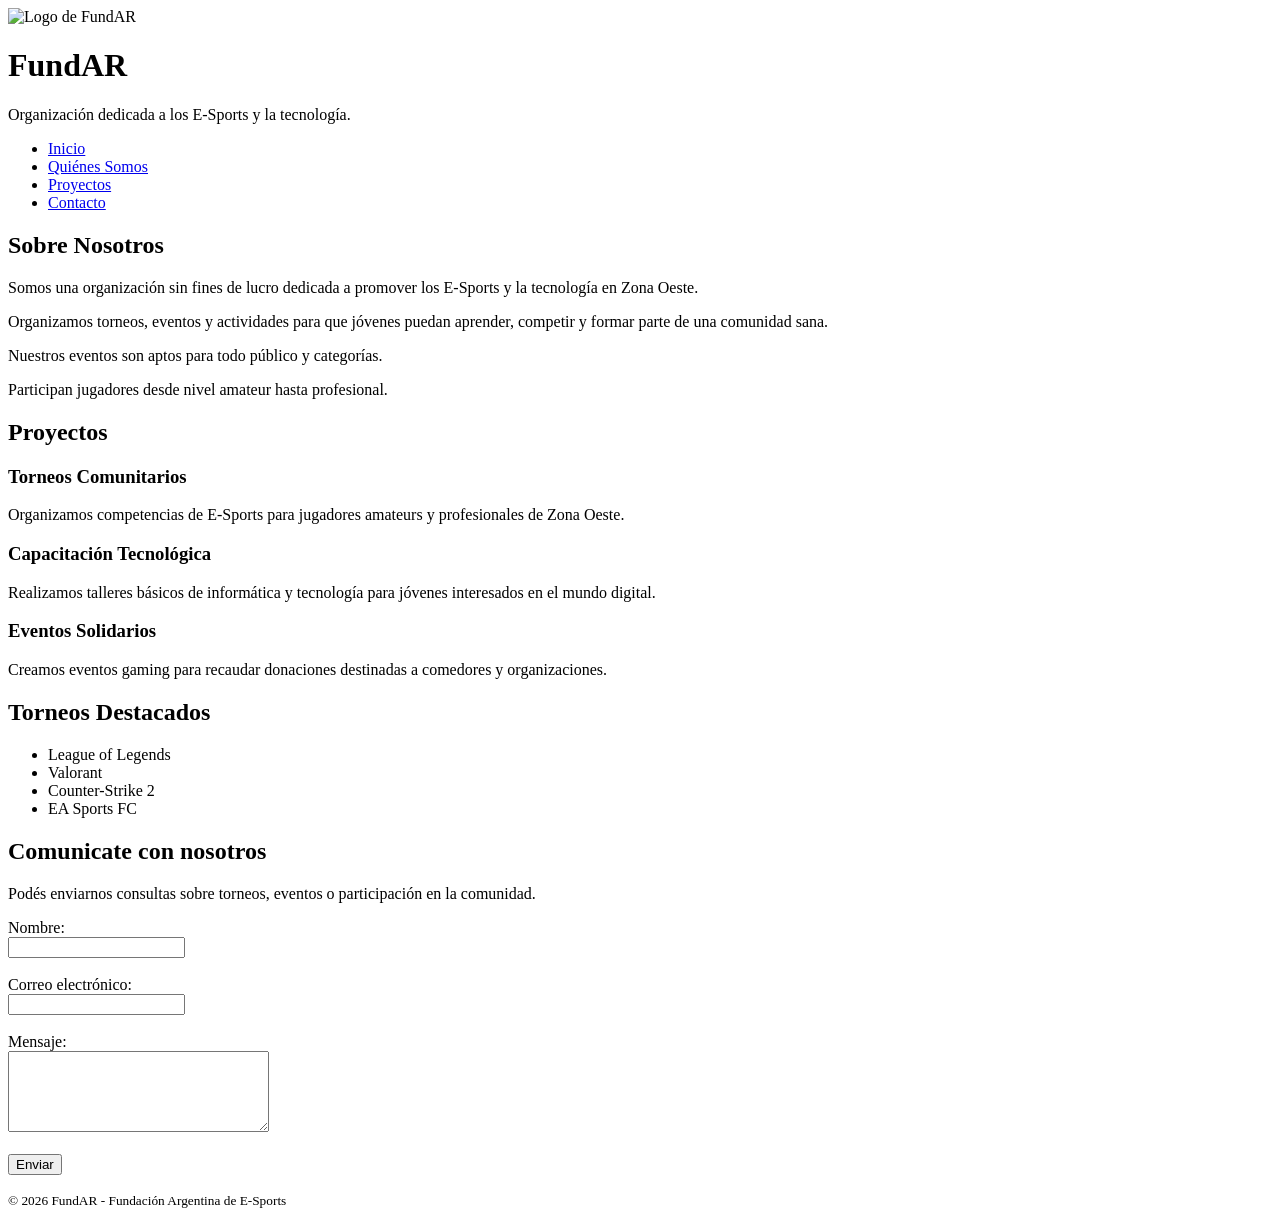
==== Index.html @ be915503 "Update Index.html Signed-off-by: fedeeecuu <fede_j_quiroga@hotmail.com>" ====
<!DOCTYPE html>
<html lang="es">

<head>
    <meta charset="UTF-8">
    <meta name="viewport" content="width=device-width, initial-scale=1.0">

    <title>FundAR</title>
</head>

<body>

    <header>

        <img src="./IMG/FundAR Logo.jpg"
             alt="Logo de FundAR"
             width="200">

        <h1>FundAR</h1>

        <p>
            Organización dedicada a los E-Sports y la tecnología.
        </p>

        <nav>
            <ul>
                <li><a href="#inicio">Inicio</a></li>
                <li><a href="#quienes-somos">Quiénes Somos</a></li>
                <li><a href="#proyectos">Proyectos</a></li>
                <li><a href="#contacto">Contacto</a></li>
            </ul>
    </nav>

    </header>

    <main>

        <section id="quienes-somos">

            <h2>Sobre Nosotros</h2>

            <p>
                Somos una organización sin fines de lucro dedicada
                a promover los E-Sports y la tecnología en Zona Oeste.
            </p>

            <p>
                Organizamos torneos, eventos y actividades para que
                jóvenes puedan aprender, competir y formar parte
                de una comunidad sana.
            </p>

            <p>
                Nuestros eventos son aptos para todo público y categorías.
            </p>

            <p>
                Participan jugadores desde nivel amateur hasta profesional.
            </p>

        </section>

        <section id="proyectos">

            <h2>Proyectos</h2>

            <article>

                <h3>Torneos Comunitarios</h3>

                <p>
                    Organizamos competencias de E-Sports para jugadores
                    amateurs y profesionales de Zona Oeste.
                </p>

            </article>

            <article>

                <h3>Capacitación Tecnológica</h3>

                <p>
                    Realizamos talleres básicos de informática y tecnología
                    para jóvenes interesados en el mundo digital.
                </p>

            </article>

            <article>

                <h3>Eventos Solidarios</h3>

                <p>
                    Creamos eventos gaming para recaudar donaciones destinadas
                    a comedores y organizaciones.
                </p>

            </article>

        </section>

        <section id="torneos">

            <h2>Torneos Destacados</h2>

            <ul>
                <li>League of Legends</li>
                <li>Valorant</li>
                <li>Counter-Strike 2</li>
                <li>EA Sports FC</li>
            </ul>

        </section>
 <section id="contacto">

            <h2>Comunicate con nosotros</h2>

            <p>
                Podés enviarnos consultas sobre torneos,
                eventos o participación en la comunidad.
            </p>

            <form action="#" method="post">

                <label for="nombre">Nombre:</label>
                <br>

                <input type="text"
                       id="nombre"
                       name="nombre"
                       required>

                <br><br>

                <label for="email">Correo electrónico:</label>
                <br>

                <input type="email"
                       id="email"
                       name="email"
                       required>

                <br><br>

                <label for="mensaje">Mensaje:</label>
                <br>

                <textarea id="mensaje"
                          name="mensaje"
                          rows="5"
                          cols="30"></textarea>

                <br><br>

                <button type="submit">
                    Enviar
                </button>

            </form>

        </section>

    </main>

    <footer>

        <p>
            <small>
                &copy; 2026 FundAR - Fundación Argentina de E-Sports
            </small>
        </p>

    </footer>

</body>

</html>
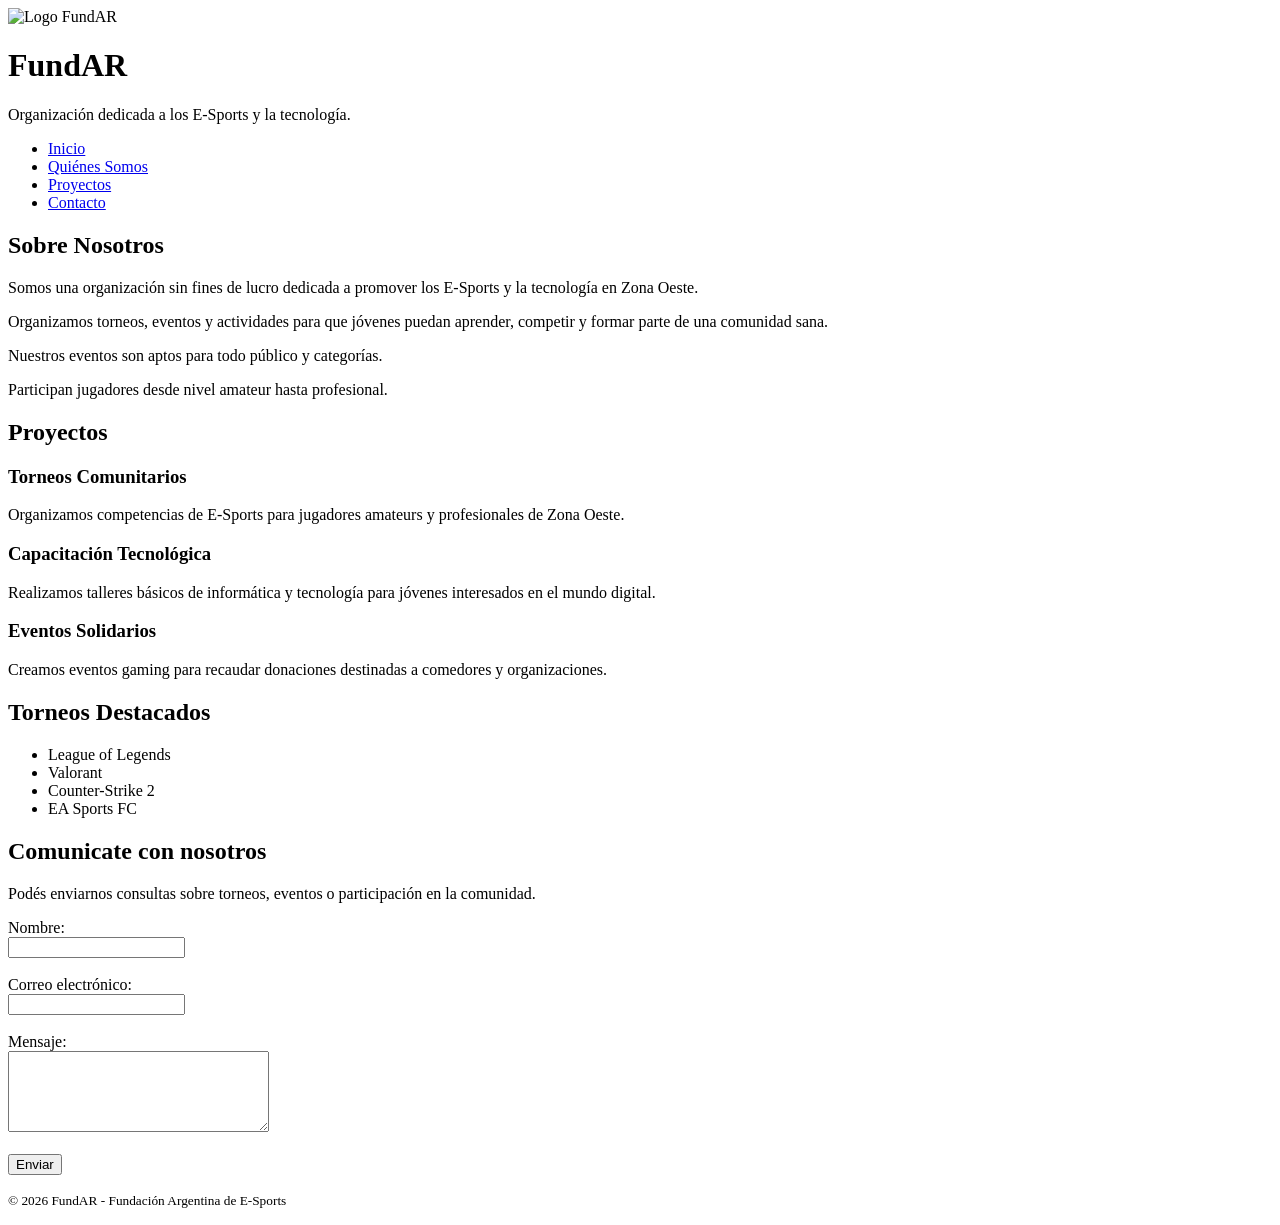
==== commit e6fc3a90: "Update Index.html Signed-off-by: fedeeecuu <fede_j_quiroga@hotmail.com>" ====
--- a/Index.html
+++ b/Index.html
@@ -12,9 +12,10 @@
 
     <header>
 
-        <img src="./IMG/FundAR Logo.jpg"
-             alt="Logo de FundAR"
-             width="200">
+      <img
+    src="https://drive.google.com/thumbnail?id=1ZAodhLn4V9veu0PlKV7Cg43u1rZYn82X&sz=w1000"
+    alt="Logo FundAR"
+    width="250">
 
         <h1>FundAR</h1>
 
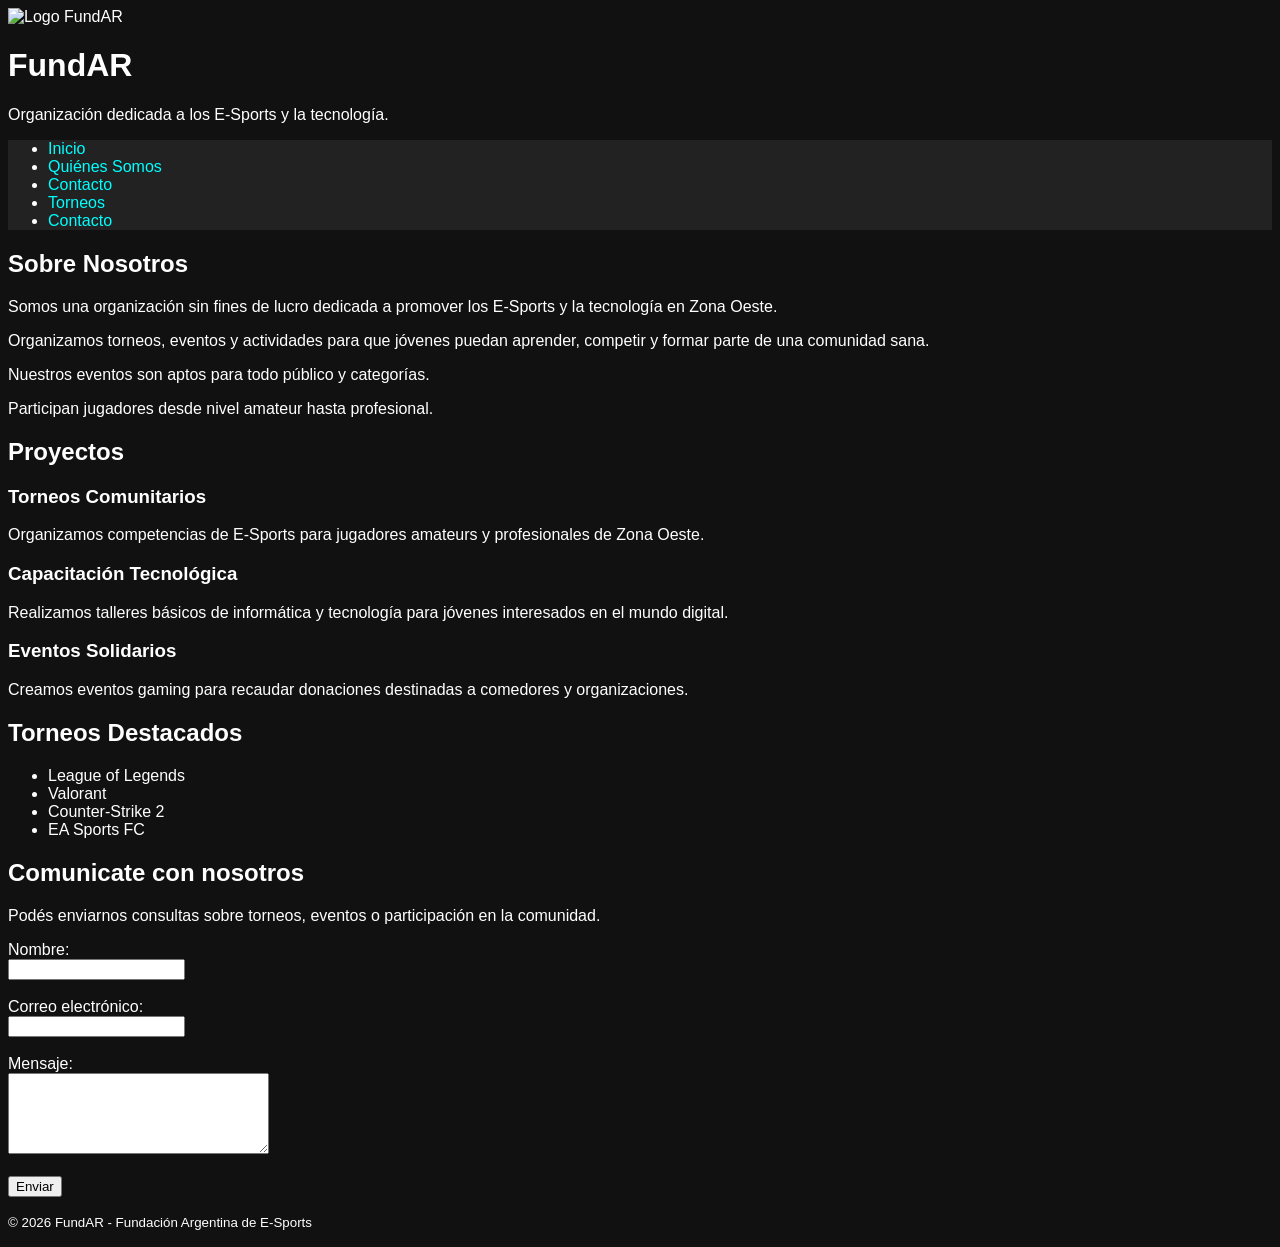
==== commit 25c87d8e: "Update Index.html Signed-off-by: fedeeecuu <fede_j_quiroga@hotmail.com>" ====
--- a/Index.html
+++ b/Index.html
@@ -6,6 +6,9 @@
     <meta name="viewport" content="width=device-width, initial-scale=1.0">
 
     <title>FundAR</title>
+    
+    <link rel="stylesheet" href="style.css">
+
 </head>
 
 <body>
@@ -23,14 +26,34 @@
             Organización dedicada a los E-Sports y la tecnología.
         </p>
 
-        <nav>
-            <ul>
-                <li><a href="#inicio">Inicio</a></li>
-                <li><a href="#quienes-somos">Quiénes Somos</a></li>
-                <li><a href="#proyectos">Proyectos</a></li>
-                <li><a href="#contacto">Contacto</a></li>
-            </ul>
-    </nav>
+       <nav>
+    <ul>
+        <li><a href="index.html">Inicio</a></li>
+
+        <li>
+            <a href="quienes-somos.html">
+                Quiénes Somos
+            </a>
+        </li>
+        
+        <li>
+            <a href="proyectos.html">
+                Contacto
+            </a>
+        </li>
+        <li>
+            <a href="torneos.html">
+                Torneos
+            </a>
+        </li>
+
+        <li>
+            <a href="contacto.html">
+                Contacto
+            </a>
+        </li>
+    </ul>
+</nav>
 
     </header>
 
--- a/style.css
+++ b/style.css
@@ -0,0 +1,14 @@
+body{
+    font-family: Arial;
+    background-color: #111;
+    color: white;
+}
+
+nav{
+    background-color: #222;
+}
+
+a{
+    color: cyan;
+    text-decoration: none;
+}
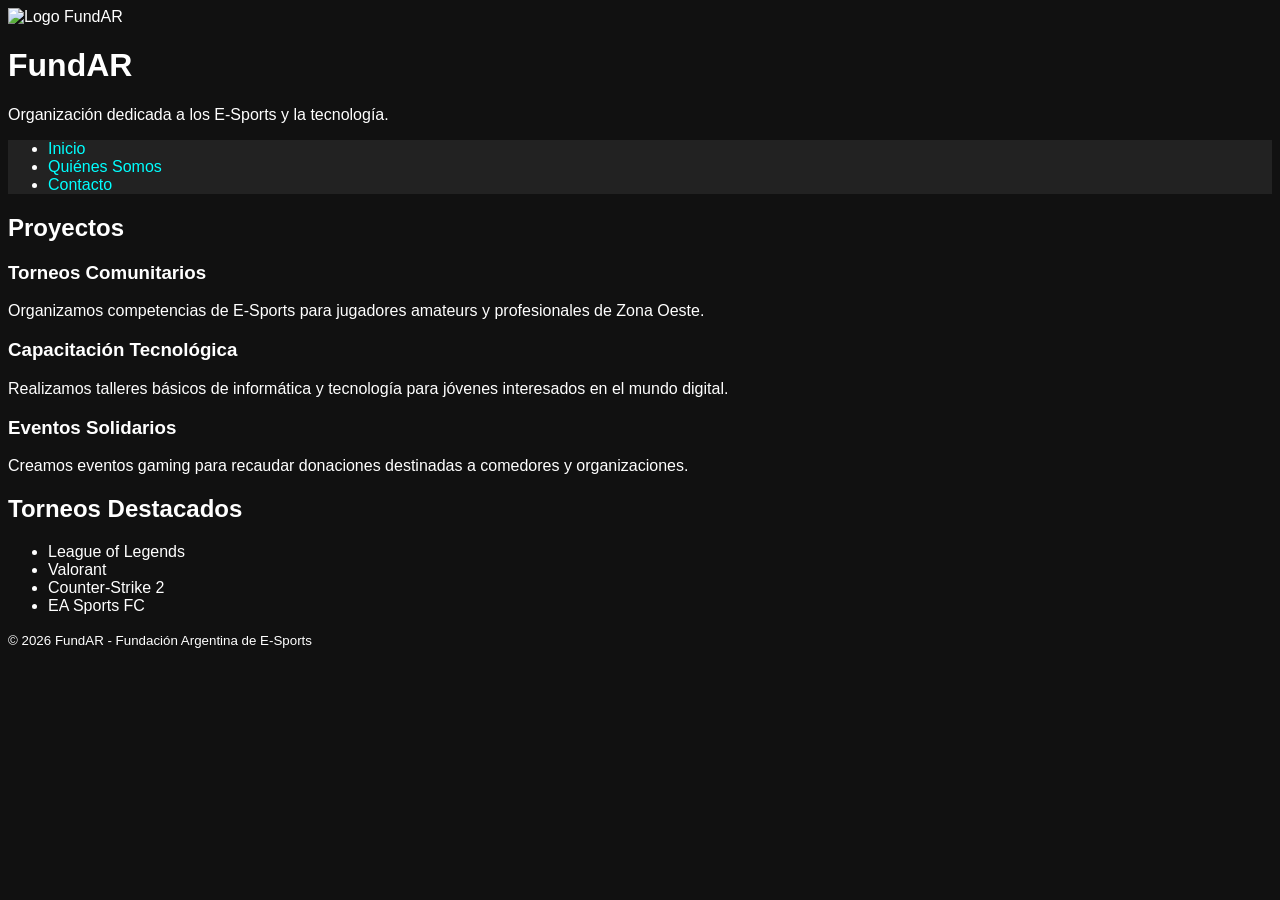
==== commit b258daff: "index Removed several sections including 'Quiénes Somos' and 'Contacto' from the Index.html file.  S" ====
--- a/Index.html
+++ b/Index.html
@@ -28,27 +28,16 @@
 
        <nav>
     <ul>
-        <li><a href="index.html">Inicio</a></li>
+        <li><a href="./Index.html">Inicio</a></li>
 
         <li>
-            <a href="quienes-somos.html">
+            <a href="./quienes-somos.html">
                 Quiénes Somos
-            </a>
-        </li>
-        
-        <li>
-            <a href="proyectos.html">
-                Contacto
-            </a>
-        </li>
-        <li>
-            <a href="torneos.html">
-                Torneos
             </a>
         </li>
 
         <li>
-            <a href="contacto.html">
+            <a href="./contacto.html">
                 Contacto
             </a>
         </li>
@@ -58,31 +47,6 @@
     </header>
 
     <main>
-
-        <section id="quienes-somos">
-
-            <h2>Sobre Nosotros</h2>
-
-            <p>
-                Somos una organización sin fines de lucro dedicada
-                a promover los E-Sports y la tecnología en Zona Oeste.
-            </p>
-
-            <p>
-                Organizamos torneos, eventos y actividades para que
-                jóvenes puedan aprender, competir y formar parte
-                de una comunidad sana.
-            </p>
-
-            <p>
-                Nuestros eventos son aptos para todo público y categorías.
-            </p>
-
-            <p>
-                Participan jugadores desde nivel amateur hasta profesional.
-            </p>
-
-        </section>
 
         <section id="proyectos">
 
@@ -135,54 +99,6 @@
             </ul>
 
         </section>
- <section id="contacto">
-
-            <h2>Comunicate con nosotros</h2>
-
-            <p>
-                Podés enviarnos consultas sobre torneos,
-                eventos o participación en la comunidad.
-            </p>
-
-            <form action="#" method="post">
-
-                <label for="nombre">Nombre:</label>
-                <br>
-
-                <input type="text"
-                       id="nombre"
-                       name="nombre"
-                       required>
-
-                <br><br>
-
-                <label for="email">Correo electrónico:</label>
-                <br>
-
-                <input type="email"
-                       id="email"
-                       name="email"
-                       required>
-
-                <br><br>
-
-                <label for="mensaje">Mensaje:</label>
-                <br>
-
-                <textarea id="mensaje"
-                          name="mensaje"
-                          rows="5"
-                          cols="30"></textarea>
-
-                <br><br>
-
-                <button type="submit">
-                    Enviar
-                </button>
-
-            </form>
-
-        </section>
 
     </main>
 
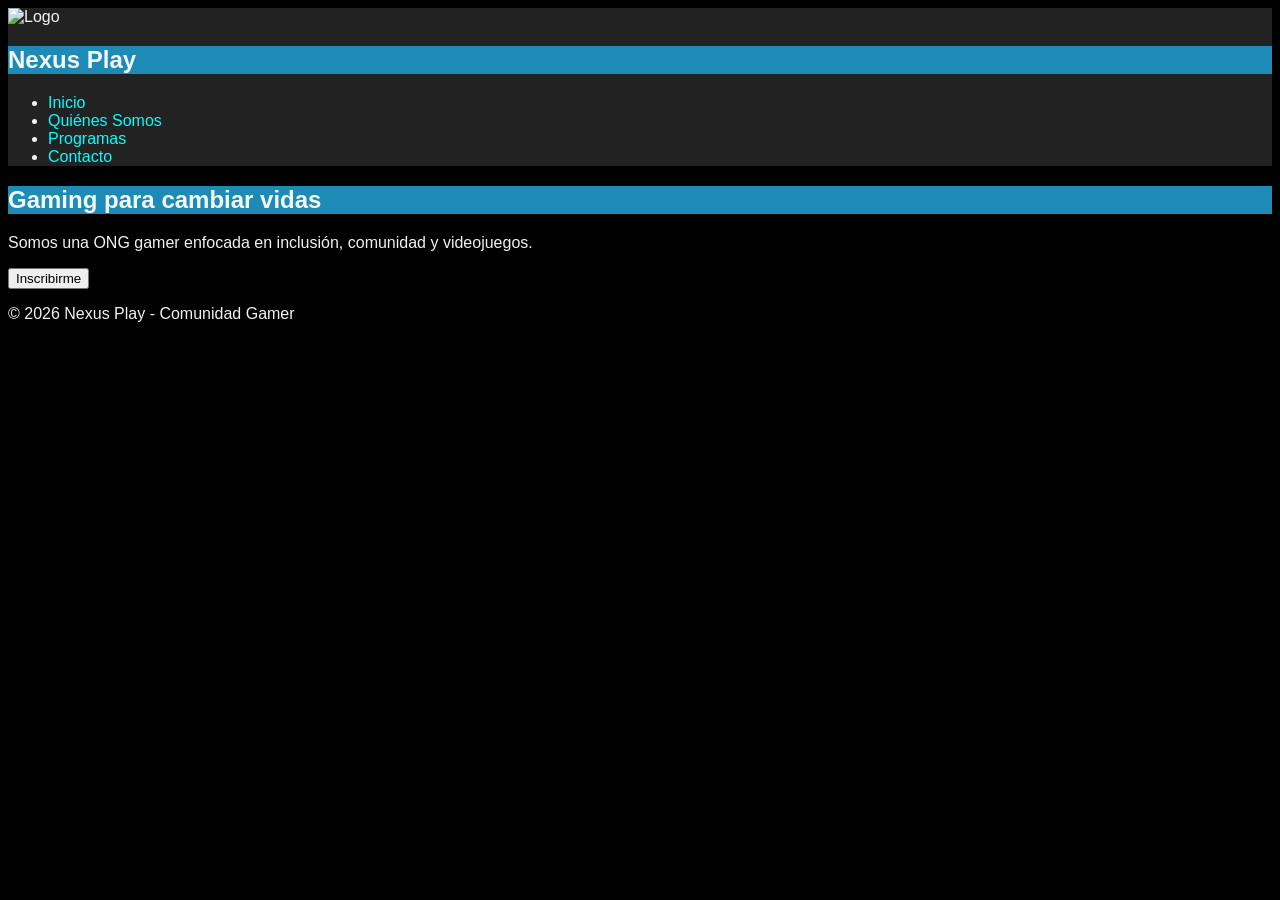
==== commit b0fc83fe: "Renombre a  Nexus Play , otros cambios Signed-off-by: tomasalcaraz1 <tomas171200@gmail.com>" ====
--- a/Index.html
+++ b/Index.html
@@ -2,112 +2,89 @@
 <html lang="es">
 
 <head>
+
     <meta charset="UTF-8">
+
     <meta name="viewport" content="width=device-width, initial-scale=1.0">
 
-    <title>FundAR</title>
-    
-    <link rel="stylesheet" href="style.css">
+    <title>Nexus Play</title>
+
+    <link rel="stylesheet" href="./CSS/style.css">
+
+    <link rel="preconnect" href="https://fonts.googleapis.com">
+
+    <link rel="preconnect" href="https://fonts.gstatic.com" crossorigin>
+
+    <link href="https://fonts.googleapis.com/css2?family=Orbitron:wght@400..900&display=swap" rel="stylesheet">
 
 </head>
 
 <body>
 
+
     <header>
 
-      <img
-    src="https://drive.google.com/thumbnail?id=1ZAodhLn4V9veu0PlKV7Cg43u1rZYn82X&sz=w1000"
-    alt="Logo FundAR"
-    width="250">
+        <nav>
 
-        <h1>FundAR</h1>
+            <div class="logo">
 
-        <p>
-            Organización dedicada a los E-Sports y la tecnología.
-        </p>
+                <img src="imagenes/icono.png" alt="Logo">
 
-       <nav>
-    <ul>
-        <li><a href="./Index.html">Inicio</a></li>
+                <h2>Nexus Play</h2>
 
-        <li>
-            <a href="./quienes-somos.html">
-                Quiénes Somos
-            </a>
-        </li>
+            </div>
 
-        <li>
-            <a href="./contacto.html">
-                Contacto
-            </a>
-        </li>
-    </ul>
-</nav>
+            <ul>
+
+                <li><a href="./index.html">Inicio</a></li>
+
+                <li><a href="./quienes-somos.html">Quiénes Somos</a></li>
+
+                <li><a href="./programas.html">Programas</a></li>
+
+                <li><a href="./contacto.html">Contacto</a></li>
+
+            </ul>
+
+        </nav>
 
     </header>
 
+
     <main>
 
-        <section id="proyectos">
+        <section class="seccion inicio">
 
-            <h2>Proyectos</h2>
+            <div class="contenido">
 
-            <article>
-
-                <h3>Torneos Comunitarios</h3>
+                <h1>Gaming para cambiar vidas</h1>
 
                 <p>
-                    Organizamos competencias de E-Sports para jugadores
-                    amateurs y profesionales de Zona Oeste.
+                    Somos una ONG gamer enfocada en inclusión,
+                    comunidad y videojuegos.
                 </p>
 
-            </article>
+                <a href="./contacto.html">
 
-            <article>
+                    <button class="boton">
+                        Inscribirme
+                    </button>
 
-                <h3>Capacitación Tecnológica</h3>
+                </a>
 
-                <p>
-                    Realizamos talleres básicos de informática y tecnología
-                    para jóvenes interesados en el mundo digital.
-                </p>
+</a>
 
-            </article>
-
-            <article>
-
-                <h3>Eventos Solidarios</h3>
-
-                <p>
-                    Creamos eventos gaming para recaudar donaciones destinadas
-                    a comedores y organizaciones.
-                </p>
-
-            </article>
-
-        </section>
-
-        <section id="torneos">
-
-            <h2>Torneos Destacados</h2>
-
-            <ul>
-                <li>League of Legends</li>
-                <li>Valorant</li>
-                <li>Counter-Strike 2</li>
-                <li>EA Sports FC</li>
-            </ul>
+            </div>
 
         </section>
 
     </main>
 
+
     <footer>
 
         <p>
-            <small>
-                &copy; 2026 FundAR - Fundación Argentina de E-Sports
-            </small>
+            © 2026 Nexus Play - Comunidad Gamer
         </p>
 
     </footer>
@@ -115,3 +92,4 @@
 </body>
 
 </html>
+
--- a/CSS/style.css
+++ b/CSS/style.css
@@ -0,0 +1,36 @@
+body{
+    font-family: Arial;
+    background-color: var(--color-acento);
+    color: var(--color-primario);
+}
+
+:root{
+    --color-primario: rgba(255, 255, 255, 0.945);
+    --color-acento: rgb(0, 0, 0);
+}
+
+nav{
+    background-color: #222;
+}
+
+a{
+    color: cyan;
+    text-decoration: none;
+}
+
+.foto{
+    width: 250;
+    height: auto;
+}
+
+h1{
+    background-color: #1e8bb6;
+}
+
+h2{
+    background-color: #1e8bb6;
+}
+
+h3{
+    background-color: #3c6ac0;
+}
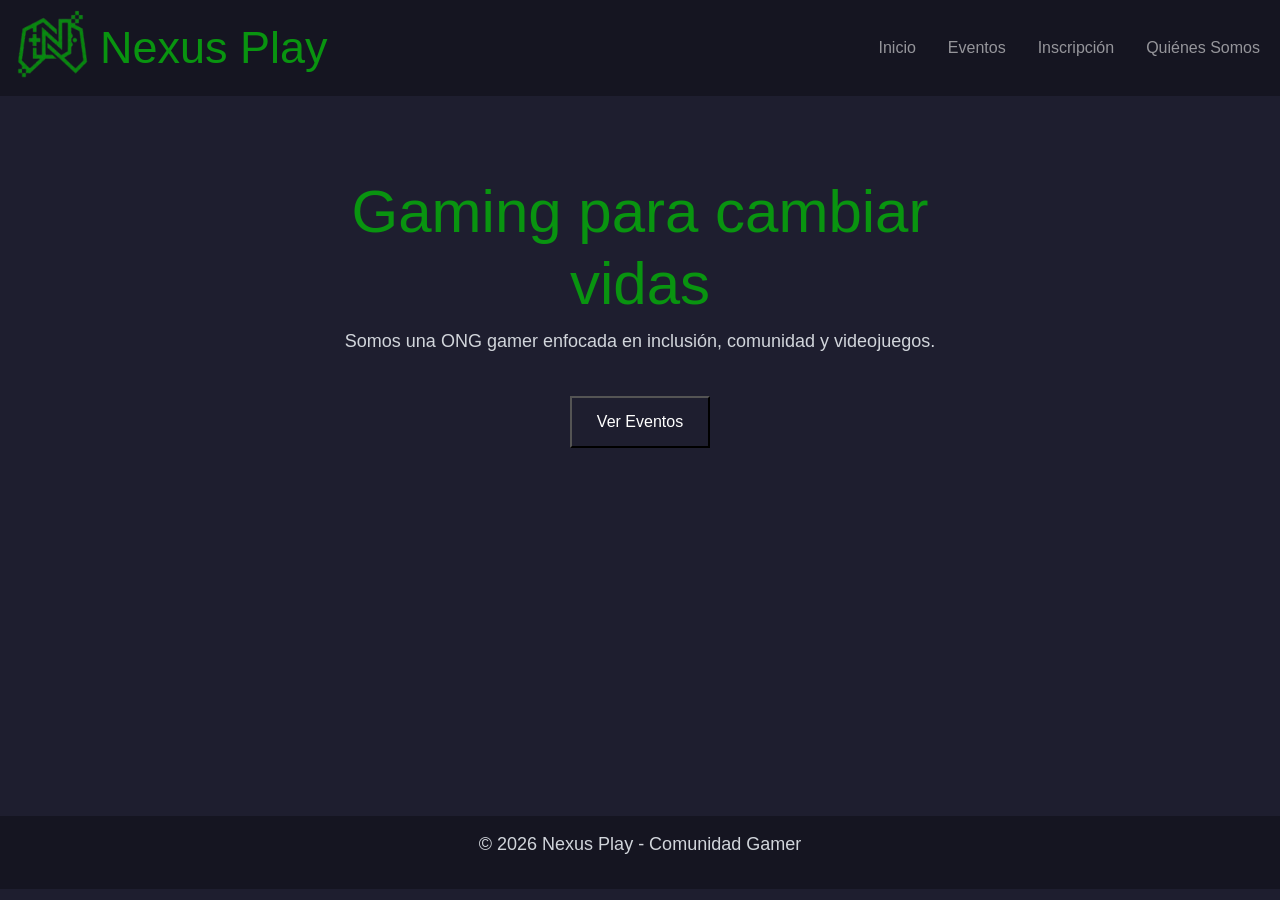
==== commit 1a6fc933: "Refactor navigation bar and update button text index con boostrap   Signed-off-by: tomasalcaraz1 <to" ====
--- a/Index.html
+++ b/Index.html
@@ -8,6 +8,8 @@
     <meta name="viewport" content="width=device-width, initial-scale=1.0">
 
     <title>Nexus Play</title>
+
+    <link href="https://cdn.jsdelivr.net/npm/bootstrap@5.3.8/dist/css/bootstrap.min.css" rel="stylesheet">
 
     <link rel="stylesheet" href="./CSS/style.css">
 
@@ -24,30 +26,23 @@
 
     <header>
 
-        <nav>
+<nav class="navbar navbar-expand-lg navbar-dark">
+    <div class="container-fluid">
 
-            <div class="logo">
+        <div class="logo d-flex align-items-center gap-2">
+            <img src="imagenes/icono.png" alt="Logo">
+            <h2 class="m-0">Nexus Play</h2>
+        </div>
 
-                <img src="imagenes/icono.png" alt="Logo">
+        <ul class="navbar-nav ms-auto gap-3 d-flex flex-row">
+            <li class="nav-item"><a class="nav-link" href="./index.html">Inicio</a></li>
+            <li class="nav-item"><a class="nav-link" href="./programas.html">Eventos</a></li>
+            <li class="nav-item"><a class="nav-link" href="./contacto.html">Inscripción</a></li>
+            <li class="nav-item"><a class="nav-link" href="./quienes-somos.html">Quiénes Somos</a></li>
+        </ul>
 
-                <h2>Nexus Play</h2>
-
-            </div>
-
-            <ul>
-
-                <li><a href="./index.html">Inicio</a></li>
-
-                <li><a href="./quienes-somos.html">Quiénes Somos</a></li>
-
-                <li><a href="./programas.html">Programas</a></li>
-
-                <li><a href="./contacto.html">Contacto</a></li>
-
-            </ul>
-
-        </nav>
-
+    </div>
+</nav>
     </header>
 
 
@@ -64,10 +59,10 @@
                     comunidad y videojuegos.
                 </p>
 
-                <a href="./contacto.html">
+                <a href="./programas.html">
 
                     <button class="boton">
-                        Inscribirme
+                        Ver Eventos
                     </button>
 
                 </a>
--- a/CSS/style.css
+++ b/CSS/style.css
@@ -1,36 +1,228 @@
+:root{
+    --fondo:#1e1e2f;
+    --navbar:#151521;
+    --card:#2b2b40;
+    --verde:#099410;
+    --gris:#7c8999;
+    --blanco:#ffffff;
+    --gris:#d1d5db;
+}
+
 body{
-    font-family: Arial;
-    background-color: var(--color-acento);
-    color: var(--color-primario);
-}
-
-:root{
-    --color-primario: rgba(255, 255, 255, 0.945);
-    --color-acento: rgb(0, 0, 0);
+    margin:0;
+    background:var(--fondo);
+    color:var(--blanco);
+    font-family:"Orbitron", sans-serif;
+}
+
+/* NAVBAR */
+
+header{
+    background:var(--navbar);
 }
 
 nav{
-    background-color: #222;
-}
-
-a{
-    color: cyan;
+    display:flex;
+    justify-content:space-between;
+    align-items:center;
+    padding:20px 50px;
+}
+
+.logo{
+    display:flex;
+    align-items:center;
+    gap:12px;
+}
+
+.logo img{
+    width:80px;
+    height:80px;
+}
+
+.logo h2{
+    margin:0;
+}
+
+nav ul{
+    display:flex;
+    gap:25px;
+    list-style:none;
+    margin:0;
+    padding:0;
+}
+
+nav a{
+    color:var(--blanco);
     text-decoration: none;
 }
 
-.foto{
-    width: 250;
-    height: auto;
+nav a:hover{
+    color:var(--verde);
+}
+
+/* SECCIONES */
+
+.seccion{
+    min-height:80vh;
+    padding:80px 50px;
+    text-align:center;
+}
+
+.contenido{
+    max-width:700px;
+    margin:auto;
 }
 
 h1{
-    background-color: #1e8bb6;
+    font-size:60px;
+    color:var(--verde);
 }
 
 h2{
-    background-color: #1e8bb6;
-}
-
-h3{
-    background-color: #3c6ac0;
-}+    font-size:45px;
+    color:var(--verde);
+}
+
+p{
+    color:var(--gris);
+    font-size:18px;
+}
+
+/* BOTON */
+
+.boton{
+    display:inline-block;
+    margin-top:25px;
+    background:var(--violeta);
+    color:white;
+    padding:12px 25px;
+    font-family:"Orbitron", sans-serif;
+}
+
+.boton:hover{
+    background:var(--verde);
+}
+
+
+
+select{
+    padding:15px;
+
+    border:none;
+
+    border-radius:10px;
+
+    background:#3b3b58;
+
+    color:white;
+
+    font-family:"Orbitron", sans-serif;
+}
+
+/* CARDS */
+
+.cards{
+    display:flex;
+    justify-content:center;
+    gap:25px;
+    flex-wrap:wrap;
+    margin-top:60px;
+}
+
+.card{
+    width:280px;
+    padding:30px;
+    background:var(--card);
+    border-radius:15px;
+}
+
+
+.card h3{
+    color:var(--verde);
+}
+
+.card p{
+    color:var(--gris);
+}
+
+/* FORMULARIO */
+
+.formulario{
+    max-width:600px;
+    margin:auto;
+    margin-top:50px;
+    background:var(--card);
+    padding:40px;
+    border-radius:15px;
+}
+
+form{
+    display:flex;
+    flex-direction:column;
+    gap:20px;
+}
+
+input,
+textarea{
+    padding:15px;
+    border:none;
+    border-radius:10px;
+    font-family:"Orbitron", sans-serif;
+    background:#3b3b58;
+    color: #ffffff;
+}
+
+input::placeholder,
+textarea::placeholder{
+    color:white;
+}
+
+
+.text{
+
+    background:var(--card);
+    border-radius:15px;
+}
+
+
+/* programas */
+
+.estadisticas{
+    display:flex;
+
+    justify-content:center;
+
+    gap:25px;
+
+    margin-top:70px;
+
+    flex-wrap:wrap;
+}
+
+.estadisticas h2{
+    color:var(--verde);
+
+    font-size:40px;
+
+    margin:0;
+}
+
+.estadisticas p{
+    color:var(--gris);
+}
+/* FOOTER */
+
+footer{
+    background:var(--navbar);
+    text-align:center;
+    padding:15px;
+    color:var(--verde);
+}
+
+.frase{
+    color:var(--verde);
+
+    margin-top:40px;
+
+    font-size:28px;
+}
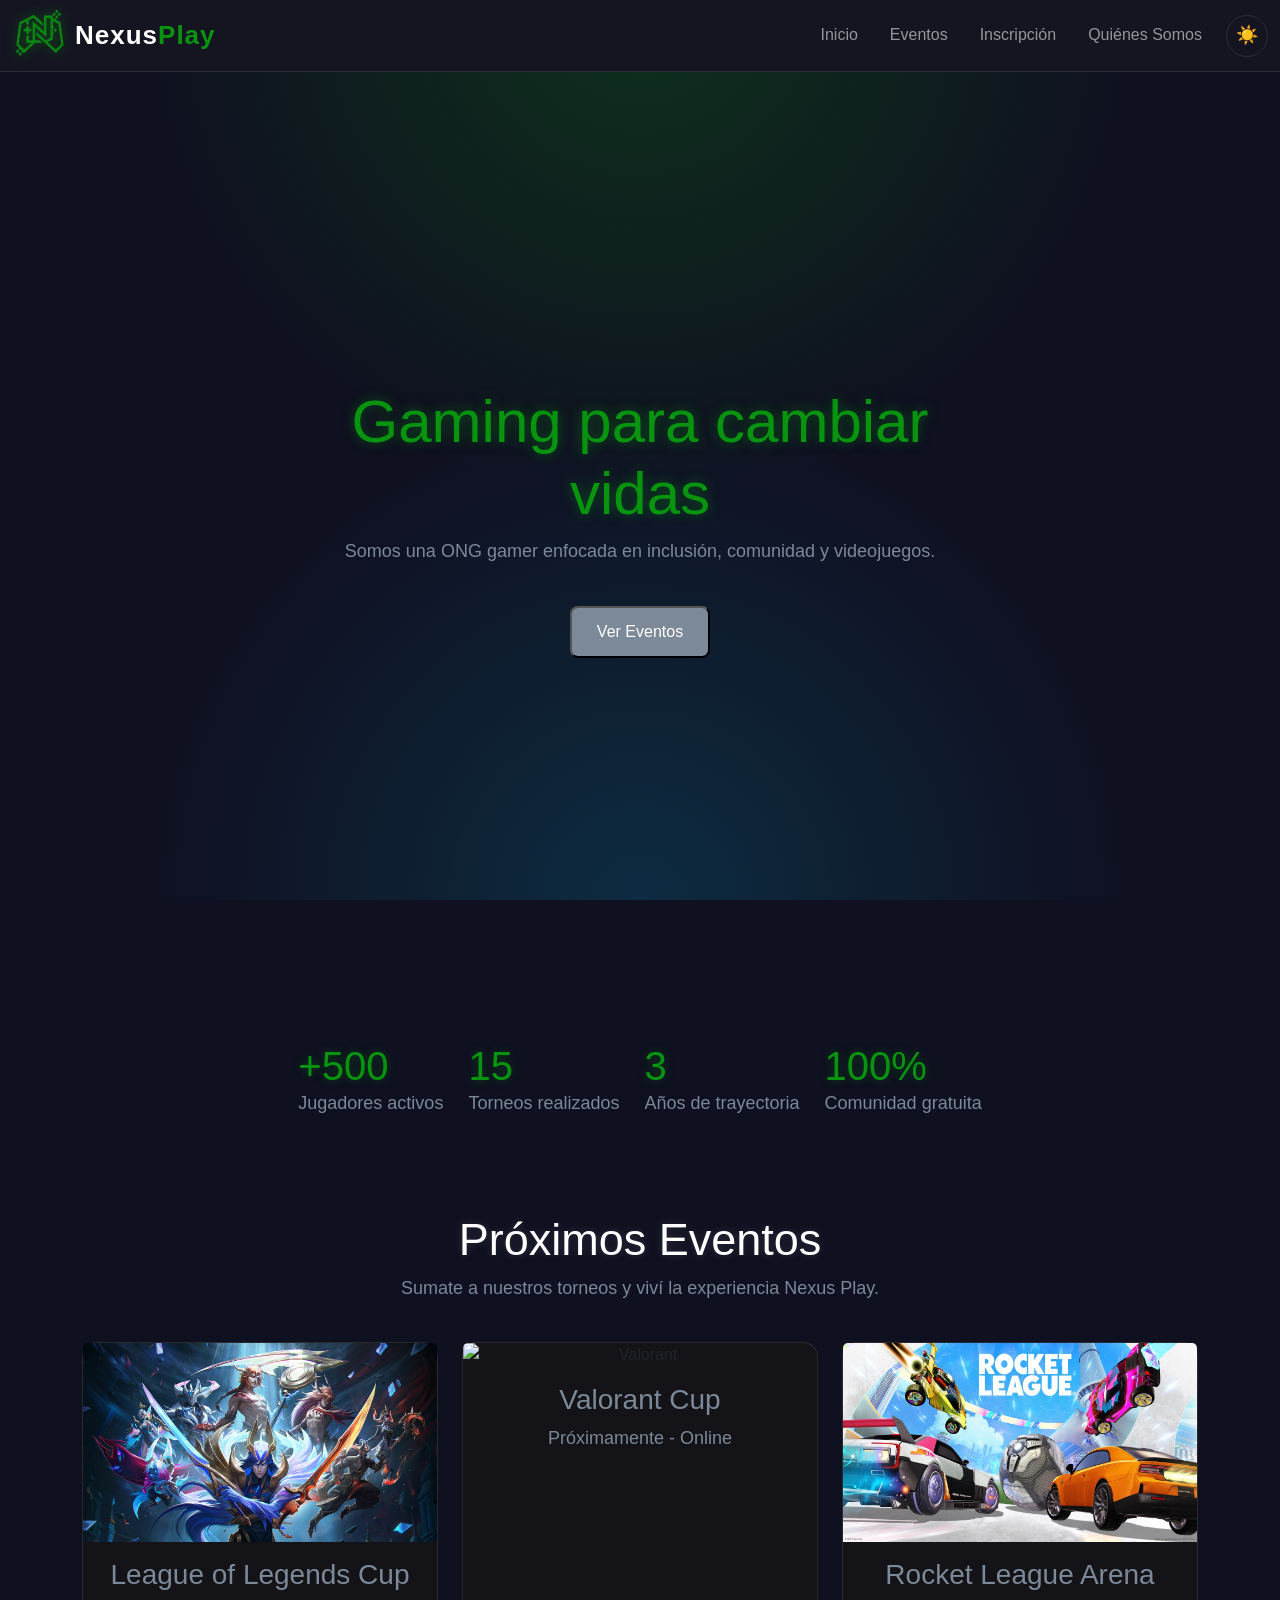
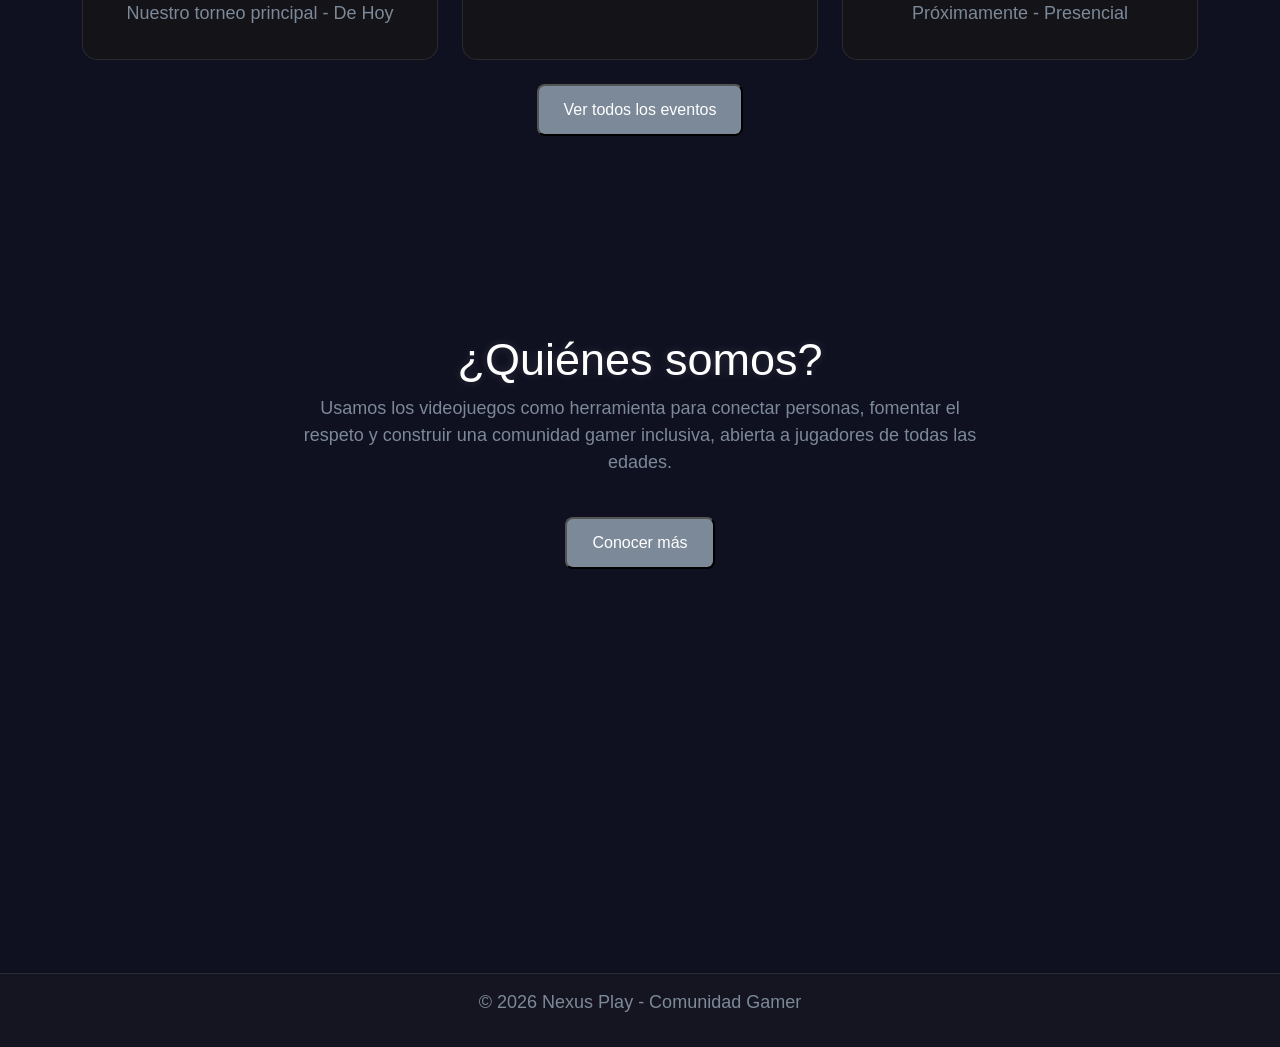
==== commit 195edafb: "mayor contenido a la pagina principal Updated logo structure and added theme toggle button. Enhanced" ====
--- a/Index.html
+++ b/Index.html
@@ -29,16 +29,19 @@
 <nav class="navbar navbar-expand-lg navbar-dark">
     <div class="container-fluid">
 
-        <div class="logo d-flex align-items-center gap-2">
+        <a href="./index.html" class="logo d-flex align-items-center gap-2 text-decoration-none">
             <img src="imagenes/icono.png" alt="Logo">
-            <h2 class="m-0">Nexus Play</h2>
-        </div>
+            <h2 class="m-0">Nexus<span class="logo-acento">Play</span></h2>
+        </a>
 
         <ul class="navbar-nav ms-auto gap-3 d-flex flex-row">
             <li class="nav-item"><a class="nav-link" href="./index.html">Inicio</a></li>
             <li class="nav-item"><a class="nav-link" href="./programas.html">Eventos</a></li>
             <li class="nav-item"><a class="nav-link" href="./contacto.html">Inscripción</a></li>
             <li class="nav-item"><a class="nav-link" href="./quienes-somos.html">Quiénes Somos</a></li>
+            <li class="nav-item">
+                <button class="theme-toggle" id="btn-modo">☀️</button>
+            </li>
         </ul>
 
     </div>
@@ -60,14 +63,110 @@
                 </p>
 
                 <a href="./programas.html">
-
                     <button class="boton">
                         Ver Eventos
                     </button>
-
                 </a>
 
-</a>
+            </div>
+
+        </section>
+
+        <!-- ESTADISTICAS DE IMPACTO -->
+        <section class="estadisticas">
+
+            <div>
+                <h2>+500</h2>
+                <p>Jugadores activos</p>
+            </div>
+
+            <div>
+                <h2>15</h2>
+                <p>Torneos realizados</p>
+            </div>
+
+            <div>
+                <h2>3</h2>
+                <p>Años de trayectoria</p>
+            </div>
+
+            <div>
+                <h2>100%</h2>
+                <p>Comunidad gratuita</p>
+            </div>
+
+        </section>
+
+        <!-- PROXIMOS EVENTOS -->
+        <section class="seccion">
+
+            <div class="container">
+
+                <h2>Próximos Eventos</h2>
+                <p>Sumate a nuestros torneos y viví la experiencia Nexus Play.</p>
+
+                <div class="row g-4 mt-3">
+
+                    <div class="col-md-4">
+                        <div class="card h-100">
+                            <img src="./imagenes/league.jpeg" class="card-img-top" alt="League of Legends Cup">
+                            <div class="card-body text-center">
+                                <h3>League of Legends Cup</h3>
+                                <p>Nuestro torneo principal - De Hoy</p>
+                            </div>
+                        </div>
+                    </div>
+
+                    <div class="col-md-4">
+                        <div class="card h-100">
+                            <img src="./imagenes/valorant.jpg" class="card-img-top" alt="Valorant">
+                            <div class="card-body text-center">
+                                <h3>Valorant Cup</h3>
+                                <p>Próximamente - Online</p>
+                            </div>
+                        </div>
+                    </div>
+
+                    <div class="col-md-4">
+                        <div class="card h-100">
+                            <img src="./imagenes/rocketLeague.jpg" class="card-img-top" alt="Rocket League">
+                            <div class="card-body text-center">
+                                <h3>Rocket League Arena</h3>
+                                <p>Próximamente - Presencial</p>
+                            </div>
+                        </div>
+                    </div>
+
+                </div>
+
+                <a href="./programas.html">
+                    <button class="boton mt-4">
+                        Ver todos los eventos
+                    </button>
+                </a>
+
+            </div>
+
+        </section>
+
+        <!-- QUIENES SOMOS TEASER -->
+        <section class="seccion">
+
+            <div class="contenido">
+
+                <h2>¿Quiénes somos?</h2>
+
+                <p>
+                    Usamos los videojuegos como herramienta para conectar personas,
+                    fomentar el respeto y construir una comunidad gamer inclusiva,
+                    abierta a jugadores de todas las edades.
+                </p>
+
+                <a href="./quienes-somos.html">
+                    <button class="boton">
+                        Conocer más
+                    </button>
+                </a>
 
             </div>
 
@@ -83,8 +182,8 @@
         </p>
 
     </footer>
+    <script src="./js/main.js"></script>
 
 </body>
 
-</html>
-
+</html> 
--- a/CSS/style.css
+++ b/CSS/style.css
@@ -1,24 +1,43 @@
 :root{
-    --fondo:#1e1e2f;
+    --fondo:#0f1020;
+    --fondo-radial-1: rgba(9,148,16,0.25);
+    --fondo-radial-2: rgba(0,200,255,0.15);
     --navbar:#151521;
-    --card:#2b2b40;
     --verde:#099410;
     --gris:#7c8999;
     --blanco:#ffffff;
-    --gris:#d1d5db;
+    --card:#181616b4;
+    --superficie:#3b3b58;
+    --texto:#ffffff;
+    --borde: rgba(255,255,255,0.1);
+    --negro:#000000;
 }
 
 body{
     margin:0;
-    background:var(--fondo);
-    color:var(--blanco);
     font-family:"Orbitron", sans-serif;
-}
+    color:var(--texto);
+    display:flex;
+    flex-direction:column;
+    min-height:100vh;
+    background:
+        radial-gradient(circle at top, var(--fondo-radial-1), transparent 500px),
+        radial-gradient(circle at bottom, var(--fondo-radial-2), transparent 500px),
+        var(--fondo);
+    background-attachment: fixed;
+    transition: background-color 0.3s ease, color 0.3s ease;
+}
+
+html, body{
+    height:100%;
+}
+
 
 /* NAVBAR */
-
 header{
     background:var(--navbar);
+    border-bottom: 1px solid var(--borde);
+    transition: background-color 0.3s ease, border-color 0.3s ease;
 }
 
 nav{
@@ -27,22 +46,6 @@
     align-items:center;
     padding:20px 50px;
 }
-
-.logo{
-    display:flex;
-    align-items:center;
-    gap:12px;
-}
-
-.logo img{
-    width:80px;
-    height:80px;
-}
-
-.logo h2{
-    margin:0;
-}
-
 nav ul{
     display:flex;
     gap:25px;
@@ -52,13 +55,38 @@
 }
 
 nav a{
-    color:var(--blanco);
+    color:var(--texto);
     text-decoration: none;
+    transition: 0.3s;
 }
 
 nav a:hover{
     color:var(--verde);
-}
+    text-shadow: 0 0 10px var(--verde);
+}
+
+/* logo */
+
+
+.logo img{
+    width:55px;
+    height:55px;
+    filter: drop-shadow(0 0 6px rgba(9,148,16,0.5));
+}
+
+.logo h2{
+    margin:0;
+    color:var(--texto);
+    text-shadow:none;
+    font-weight:900;
+    font-size:26px;
+    letter-spacing:1px;
+}
+
+.logo-acento{
+    color:var(--verde);
+}
+
 
 /* SECCIONES */
 
@@ -73,14 +101,12 @@
     margin:auto;
 }
 
-h1{
-    font-size:60px;
-    color:var(--verde);
-}
-
-h2{
-    font-size:45px;
-    color:var(--verde);
+.inicio{
+    min-height:100vh;
+    display:flex;
+    align-items:center;
+    justify-content:center;
+    box-sizing:border-box;
 }
 
 p{
@@ -88,61 +114,90 @@
     font-size:18px;
 }
 
+/* Titulo principal (hero): verde + glow, es el efecto que queremos conservar */
+h1{
+    font-size:60px;
+    color:var(--verde);
+    text-shadow: 0 0 12px rgba(9,148,16,0.5);
+}
+
+/* Titulos de sección: blancos con glow sutil, para que se lean bien
+   sobre el fondo oscuro y no compitan con el verde del h1 */
+h2{
+    font-size:45px;
+    color:var(--blanco);
+    text-shadow: 0 0 8px rgba(255,255,255,0.15);
+}
+
 /* BOTON */
 
 .boton{
     display:inline-block;
     margin-top:25px;
-    background:var(--violeta);
+    background:var(--gris);
     color:white;
     padding:12px 25px;
     font-family:"Orbitron", sans-serif;
+    text-decoration:none;
+    border-radius:8px;
+    transition: background 0.3s ease, box-shadow 0.3s ease, color 0.3s ease;
 }
 
 .boton:hover{
     background:var(--verde);
+    box-shadow: 0 0 15px rgba(9,148,16,0.5);
 }
 
 
 
 select{
     padding:15px;
-
-    border:none;
-
+    border:1px solid var(--borde);
     border-radius:10px;
-
-    background:#3b3b58;
-
-    color:white;
-
+    background:var(--superficie);
+    color:var(--texto);
     font-family:"Orbitron", sans-serif;
 }
 
 /* CARDS */
 
 .cards{
-    display:flex;
-    justify-content:center;
-    gap:25px;
-    flex-wrap:wrap;
     margin-top:60px;
-}
+    
+}
+
 
 .card{
-    width:280px;
-    padding:30px;
     background:var(--card);
     border-radius:15px;
+    border:1px solid var(--borde);
+    transition: transform 0.3s ease, box-shadow 0.3s ease, background-color 0.3s ease, border-color 0.3s ease;
 }
 
 
 .card h3{
-    color:var(--verde);
+    color:var(--gris);
+    transition: color 0.3s ease;
 }
 
 .card p{
     color:var(--gris);
+}
+
+
+.card:hover{
+    transform:translateY(-10px);
+    box-shadow: 0 10px 25px rgba(9,148,16,0.25);
+}
+
+.card:hover h3{
+    color:var(--verde);
+}
+
+.card img{
+    width:100%;
+    height:auto;
+    object-fit:cover;
 }
 
 /* FORMULARIO */
@@ -151,40 +206,70 @@
     max-width:600px;
     margin:auto;
     margin-top:50px;
-    background:var(--card);
+    background:#1b1b1b;
     padding:40px;
     border-radius:15px;
-}
-
-form{
-    display:flex;
-    flex-direction:column;
-    gap:20px;
+    color:white;
 }
 
 input,
 textarea{
     padding:15px;
-    border:none;
+    border:1px solid #444;
     border-radius:10px;
     font-family:"Orbitron", sans-serif;
-    background:#3b3b58;
-    color: #ffffff;
+    background:#2b2b2b;
+    color:white;
 }
 
 input::placeholder,
 textarea::placeholder{
-    color:white;
-}
-
+    color:#999;
+}
 
 .text{
-
-    background:var(--card);
+    background:#1b1b1b;
     border-radius:15px;
 }
 
 
+/* Fondo del formulario */
+form{
+    background: var(--card);
+    border: 1px solid var(--borde);
+}
+
+/* Inputs */
+.form-control,
+.form-select{
+    background: var(--superficie) !important;
+    color: var(--texto) !important;
+    border: 1px solid var(--borde) !important;
+}
+
+/* Placeholders */
+.form-control::placeholder{
+    color: var(--gris) !important;
+}
+
+/* Select */
+.form-select option{
+    background: #1b1b1b;
+    color: white;
+}
+
+/* Cuando el usuario hace clic */
+.form-control:focus,
+.form-select:focus{
+    background: var(--superficie) !important;
+    color: var(--texto) !important;
+    border-color: var(--verde) !important;
+    box-shadow: 0 0 10px rgba(9,148,16,.4) !important;
+}
+
+
+
+
 /* programas */
 
 .estadisticas{
@@ -203,12 +288,67 @@
     color:var(--verde);
 
     font-size:40px;
-
+    text-shadow: 0 0 10px rgba(9,148,16,0.4);
     margin:0;
 }
 
 .estadisticas p{
     color:var(--gris);
+}
+
+
+/*destacado*/
+
+.evento-destacado{
+    position:relative;
+    border-radius:20px;
+    overflow:hidden;
+    margin:50px auto;
+    max-width:1200px;
+}
+
+.evento-destacado img{
+    width:100%;
+    height:450px;
+    object-fit:cover;
+}
+
+.overlay{
+    position:absolute;
+    inset:0;
+    background:rgba(0,0,0,0.5);
+
+    display:flex;
+    flex-direction:column;
+    justify-content:center;
+    align-items:center;
+
+    text-align:center;
+    padding:20px;
+}
+
+.overlay h2{
+    font-size:60px;
+    margin-bottom:10px;
+    color:var(--blanco);
+    text-shadow:none;
+}
+
+.overlay p{
+    color:white;
+    font-size:20px;
+}
+
+.badge-evento{
+    background:var(--verde);
+    color:white;
+    padding:10px 20px;
+    border-radius:30px;
+    margin-bottom:20px;
+}
+
+.evento-destacado .overlay p{
+    color: #d1d5db;
 }
 /* FOOTER */
 
@@ -217,12 +357,87 @@
     text-align:center;
     padding:15px;
     color:var(--verde);
+    margin-top:auto;
+    border-top: 1px solid var(--borde);
+    transition: background-color 0.3s ease, border-color 0.3s ease;
 }
 
 .frase{
     color:var(--verde);
 
-    margin-top:40px;
-
     font-size:28px;
 }
+
+.hero-qs{
+    height:300px;
+    background:url("../imagenes/fondo.jfif") center/cover no-repeat;
+    position:relative;
+    margin-bottom:40px;
+}
+
+.overlay-qs{
+    position:absolute;
+    inset:0;
+    background:rgba(0,0,0,0.6);
+
+    display:flex;
+    flex-direction:column;
+    justify-content:center;
+    align-items:center;
+    text-align:center;
+}
+
+.overlay-qs h1{
+    font-size:60px;
+    text-shadow:0 0 15px rgba(0,255,123,0.4);
+}
+
+.overlay-qs p{
+    color:var(--gris);
+}
+
+/* ============================================
+BOTON DE CAMBIO DE TEMA
+============================================ */
+.theme-toggle{
+    background:none;
+    border:1px solid var(--borde);
+    color:var(--texto);
+    width:42px;
+    height:42px;
+    border-radius:50%;
+    cursor:pointer;
+    font-size:18px;
+    display:flex;
+    align-items:center;
+    justify-content:center;
+}
+
+.theme-toggle:hover{
+    border-color:var(--verde);
+    color:var(--verde);
+}
+
+body.claro{
+    --fondo:#f4f5fa;
+    --fondo-radial-1: rgba(9,148,16,0.12);
+    --fondo-radial-2: rgba(0,150,255,0.08);
+    --navbar:#ffffff;
+    --card:#ffffffdd;
+    --superficie:#e9eaf2;
+    --texto:#14151f;
+    --blanco:#14151f;
+    --gris:#4b5563;
+    --borde: rgba(0,0,0,0.1);
+}
+
+
+body.claro .navbar-dark .navbar-nav .nav-link{
+    color: var(--texto) !important;
+}
+
+body.claro .navbar-dark .navbar-nav .nav-link:hover,
+body.claro .navbar-dark .navbar-nav .nav-link:focus{
+    color: var(--verde) !important;
+}
+
